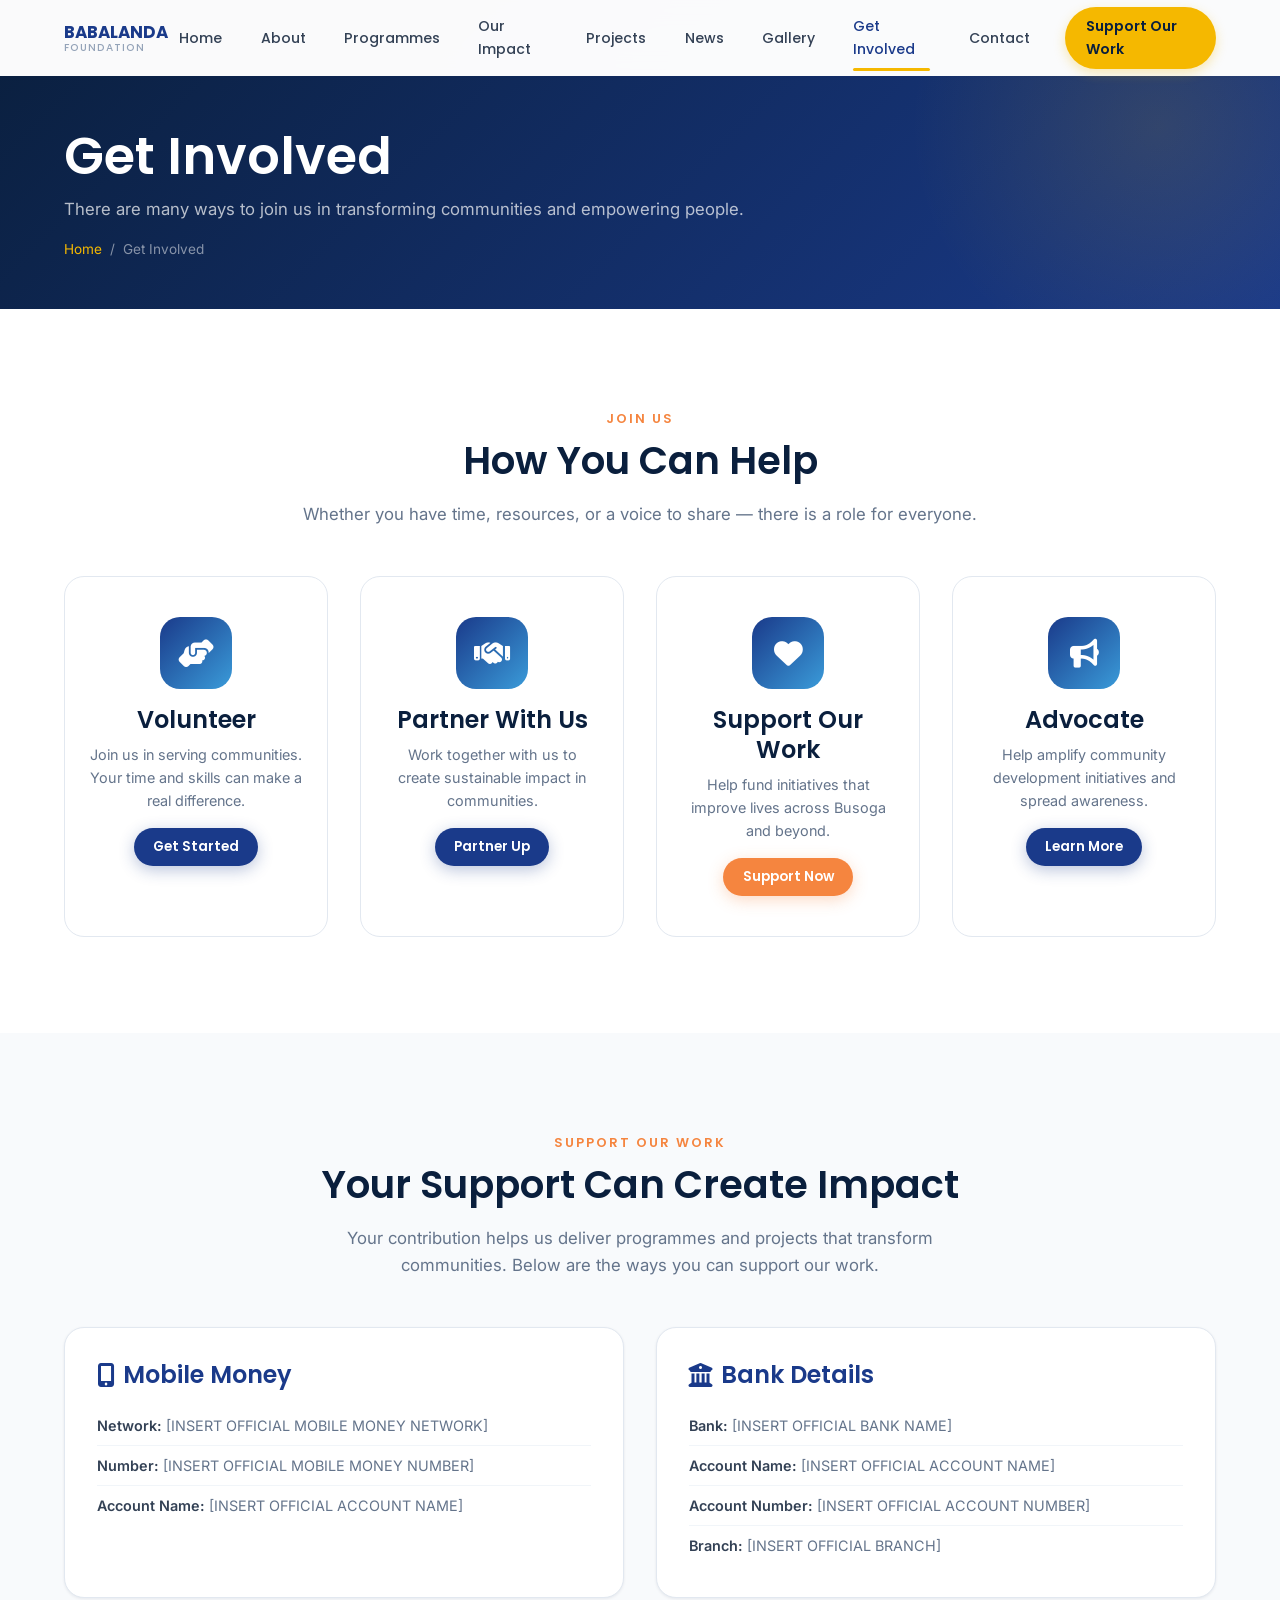
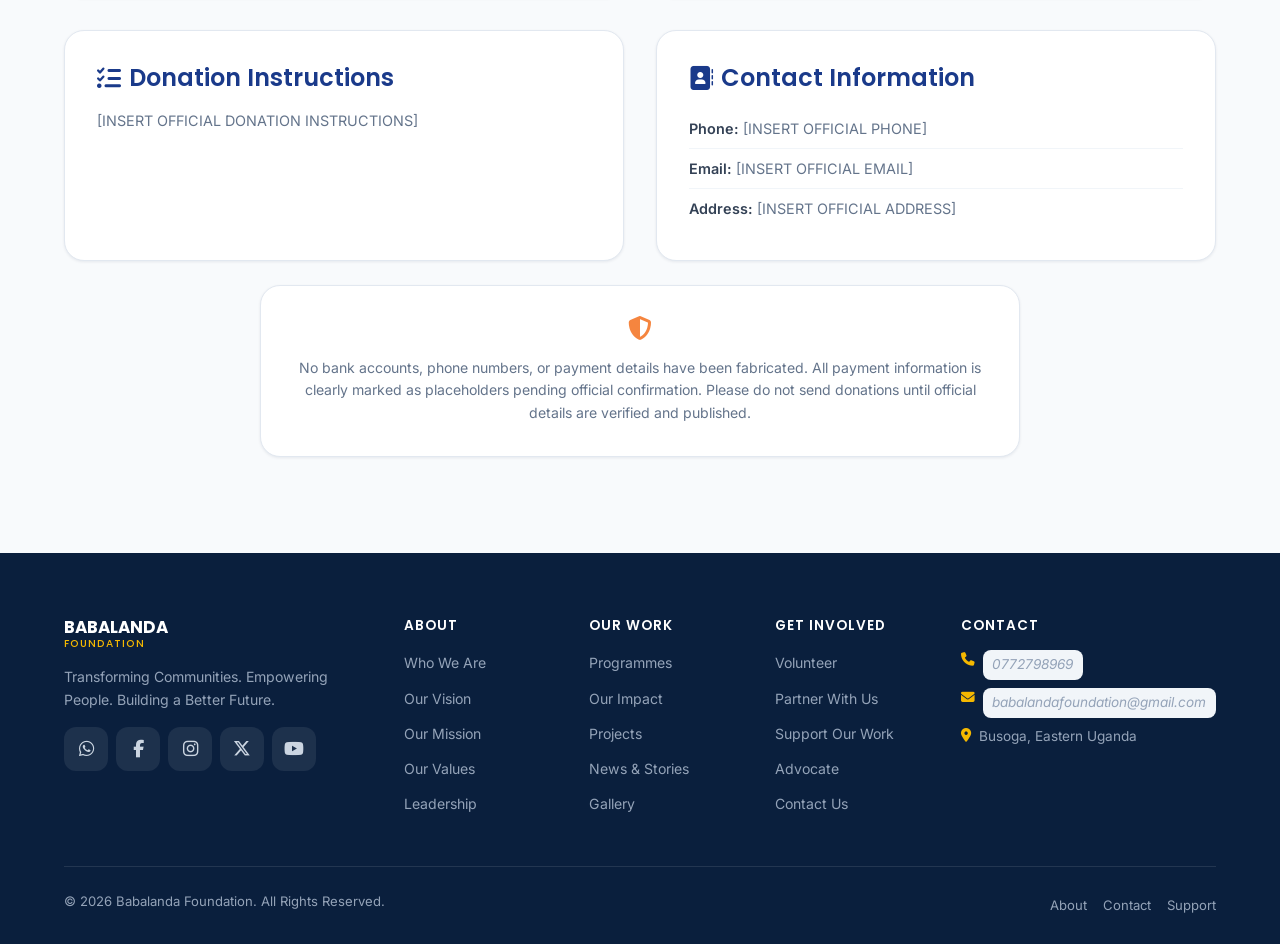
==== get-involved.html @ e1137d27 "Add files via upload" ====
<!doctype html>
<html lang="en">
<head>
  <meta charset="UTF-8" />
  <link rel="icon" type="image/svg+xml" href="images/logo/logo.png" />
  <meta name="viewport" content="width=device-width, initial-scale=1.0" />
  <title>Get Involved | Babalanda Foundation</title>
  <meta name="description" content="Get involved with Babalanda Foundation — volunteer, partner with us, support our work, or advocate for community development across Busoga, Eastern Uganda." />
  <meta property="og:title" content="Get Involved | Babalanda Foundation" />
  <meta property="og:type" content="website" />
  <link rel="stylesheet" href="https://cdnjs.cloudflare.com/ajax/libs/font-awesome/6.5.1/css/all.min.css" />
  <link rel="stylesheet" href="css/style.css" />
</head>
<body>

  <nav class="navbar" id="navbar">
    <div class="container">
      <a href="index.html" class="nav-logo">
        <span class="nav-logo-text">
          <span class="brand">BABALANDA</span>
          <span class="tag">FOUNDATION</span>
        </span>
      </a>
      <div class="nav-links" id="navLinks">
        <a href="index.html" data-page="index.html">Home</a>
        <a href="about.html" data-page="about.html">About</a>
        <a href="programmes.html" data-page="programmes.html">Programmes</a>
        <a href="impact.html" data-page="impact.html">Our Impact</a>
        <a href="projects.html" data-page="projects.html">Projects</a>
        <a href="news.html" data-page="news.html">News</a>
        <a href="gallery.html" data-page="gallery.html">Gallery</a>
        <a href="get-involved.html" data-page="get-involved.html">Get Involved</a>
        <a href="contact.html" data-page="contact.html">Contact</a>
        <a href="get-involved.html#support" class="nav-cta">Support Our Work</a>
      </div>
      <button class="nav-toggle" id="navToggle" aria-label="Toggle menu" aria-expanded="false">
        <span></span><span></span><span></span>
      </button>
    </div>
    <div class="nav-overlay" id="navOverlay"></div>
  </nav>

  <section class="page-banner">
    <div class="container">
      <h1>Get Involved</h1>
      <p>There are many ways to join us in transforming communities and empowering people.</p>
      <div class="breadcrumb"><a href="index.html">Home</a> <span>/</span> <span>Get Involved</span></div>
    </div>
  </section>

  <!-- Involvement Cards -->
  <section class="section">
    <div class="container">
      <div class="section-header reveal">
        <span class="eyebrow">Join Us</span>
        <h2>How You Can Help</h2>
        <p>Whether you have time, resources, or a voice to share — there is a role for everyone.</p>
      </div>
      <div class="grid grid--4">
        <div class="involve-card reveal" id="volunteer">
          <div class="icon"><i class="fas fa-hands-helping"></i></div>
          <h3>Volunteer</h3>
          <p>Join us in serving communities. Your time and skills can make a real difference.</p>
          <a href="contact.html" class="btn btn--blue btn--sm">Get Started</a>
        </div>
        <div class="involve-card reveal reveal-delay-1" id="partner">
          <div class="icon"><i class="fas fa-handshake"></i></div>
          <h3>Partner With Us</h3>
          <p>Work together with us to create sustainable impact in communities.</p>
          <a href="contact.html" class="btn btn--blue btn--sm">Partner Up</a>
        </div>
        <div class="involve-card reveal reveal-delay-2" id="support">
          <div class="icon"><i class="fas fa-heart"></i></div>
          <h3>Support Our Work</h3>
          <p>Help fund initiatives that improve lives across Busoga and beyond.</p>
          <a href="#donate" class="btn btn--orange btn--sm">Support Now</a>
        </div>
        <div class="involve-card reveal reveal-delay-3" id="advocate">
          <div class="icon"><i class="fas fa-bullhorn"></i></div>
          <h3>Advocate</h3>
          <p>Help amplify community development initiatives and spread awareness.</p>
          <a href="contact.html" class="btn btn--blue btn--sm">Learn More</a>
        </div>
      </div>
    </div>
  </section>

  <!-- Donate / Support -->
  <section class="section section--alt" id="donate">
    <div class="container">
      <div class="section-header reveal">
        <span class="eyebrow">Support Our Work</span>
        <h2>Your Support Can Create Impact</h2>
        <p>Your contribution helps us deliver programmes and projects that transform communities. Below are the ways you can support our work.</p>
      </div>

      <div class="donate-grid">
        <div class="donate-card reveal">
          <h3><i class="fas fa-mobile-alt"></i> Mobile Money</h3>
          <div class="detail-row">
            <span class="detail-label">Network:</span> <span class="detail-value">[INSERT OFFICIAL MOBILE MONEY NETWORK]</span>
          </div>
          <div class="detail-row">
            <span class="detail-label">Number:</span> <span class="detail-value">[INSERT OFFICIAL MOBILE MONEY NUMBER]</span>
          </div>
          <div class="detail-row">
            <span class="detail-label">Account Name:</span> <span class="detail-value">[INSERT OFFICIAL ACCOUNT NAME]</span>
          </div>
          
        </div>

        <div class="donate-card reveal reveal-delay-1">
          <h3><i class="fas fa-university"></i> Bank Details</h3>
          <div class="detail-row">
            <span class="detail-label">Bank:</span> <span class="detail-value">[INSERT OFFICIAL BANK NAME]</span>
          </div>
          <div class="detail-row">
            <span class="detail-label">Account Name:</span> <span class="detail-value">[INSERT OFFICIAL ACCOUNT NAME]</span>
          </div>
          <div class="detail-row">
            <span class="detail-label">Account Number:</span> <span class="detail-value">[INSERT OFFICIAL ACCOUNT NUMBER]</span>
          </div>
          <div class="detail-row">
            <span class="detail-label">Branch:</span> <span class="detail-value">[INSERT OFFICIAL BRANCH]</span>
          </div>
          
        </div>

        <div class="donate-card reveal">
          <h3><i class="fas fa-list-check"></i> Donation Instructions</h3>
          <p style="color: var(--gray-500); font-size: 0.9rem; margin-bottom: 0.5rem;">[INSERT OFFICIAL DONATION INSTRUCTIONS]</p>
  
        </div>

        <div class="donate-card reveal reveal-delay-1">
          <h3><i class="fas fa-address-book"></i> Contact Information</h3>
          <div class="detail-row">
            <span class="detail-label">Phone:</span> <span class="detail-value">[INSERT OFFICIAL PHONE]</span>
          </div>
          <div class="detail-row">
            <span class="detail-label">Email:</span> <span class="detail-value">[INSERT OFFICIAL EMAIL]</span>
          </div>
          <div class="detail-row">
            <span class="detail-label">Address:</span> <span class="detail-value">[INSERT OFFICIAL ADDRESS]</span>
          </div>
          
        </div>
      </div>

      <div class="card reveal" style="max-width: 760px; margin: 1.5rem auto 0; padding: 1.5rem; text-align: center;">
        <div style="font-size: 1.5rem; color: var(--warm-orange); margin-bottom: 0.5rem;"><i class="fas fa-shield-alt"></i></div>
        <p style="color: var(--gray-500); font-size: 0.88rem;">No bank accounts, phone numbers, or payment details have been fabricated. All payment information is clearly marked as placeholders pending official confirmation. Please do not send donations until official details are verified and published.</p>
      </div>
    </div>
  </section>

  <!-- Footer -->
  <footer class="footer">
    <div class="container">
      <div class="footer-top">
        <div class="footer-brand">
          <div class="nav-logo">
            <span class="nav-logo-text">
              <span class="brand">BABALANDA</span>
              <span class="tag">FOUNDATION</span>
            </span>
          </div>
          <p>Transforming Communities. Empowering People. Building a Better Future.</p>
          <div class="social-links">
            <a href="#" aria-label="WhatsApp"><i class="fab fa-whatsapp"></i></a>
            <a href="#" aria-label="Facebook"><i class="fab fa-facebook-f"></i></a>
            <a href="#" aria-label="Instagram"><i class="fab fa-instagram"></i></a>
            <a href="#" aria-label="X"><i class="fab fa-x-twitter"></i></a>
            <a href="#" aria-label="YouTube"><i class="fab fa-youtube"></i></a>
          </div>
        </div>
        <div class="footer-col">
          <h4>About</h4>
          <ul>
            <li><a href="about.html">Who We Are</a></li>
            <li><a href="about.html#vision">Our Vision</a></li>
            <li><a href="about.html#mission">Our Mission</a></li>
            <li><a href="about.html#values">Our Values</a></li>
            <li><a href="about.html#leadership">Leadership</a></li>
          </ul>
        </div>
        <div class="footer-col">
          <h4>Our Work</h4>
          <ul>
            <li><a href="programmes.html">Programmes</a></li>
            <li><a href="impact.html">Our Impact</a></li>
            <li><a href="projects.html">Projects</a></li>
            <li><a href="news.html">News & Stories</a></li>
            <li><a href="gallery.html">Gallery</a></li>
          </ul>
        </div>
        <div class="footer-col">
          <h4>Get Involved</h4>
          <ul>
            <li><a href="get-involved.html">Volunteer</a></li>
            <li><a href="get-involved.html#partner">Partner With Us</a></li>
            <li><a href="get-involved.html#support">Support Our Work</a></li>
            <li><a href="get-involved.html#advocate">Advocate</a></li>
            <li><a href="contact.html">Contact Us</a></li>
          </ul>
        </div>
        <div class="footer-col footer-contact">
          <h4>Contact</h4>
          <p><i class="fas fa-phone"></i> <span class="placeholder-text">0772798969</span></p>
          <p><i class="fas fa-envelope"></i> <span class="placeholder-text">babalandafoundation@gmail.com</span></p>
          <p><i class="fas fa-map-marker-alt"></i> Busoga, Eastern Uganda</p>
        </div>
      </div>
      <div class="footer-bottom">
        <p>&copy; 2026 Babalanda Foundation. All Rights Reserved.</p>
        <div class="links">
          <a href="about.html">About</a>
          <a href="contact.html">Contact</a>
          <a href="get-involved.html#support">Support</a>
        </div>
      </div>
    </div>
  </footer>

  <button class="back-to-top" aria-label="Back to top"><i class="fas fa-arrow-up"></i></button>
  <script src="js/script.js"></script>
</body>
</html>
---- css/style.css ----
/* ============================================
   BABALANDA FOUNDATION — Design System
   ============================================ */

@import url('https://fonts.googleapis.com/css2?family=Poppins:wght@400;500;600;700&family=Inter:wght@400;500;600&display=swap');

:root {
  /* Color System */
  --royal-blue: #1a3a8a;
  --sky-blue: #3a9bd9;
  --sky-blue-light: #e0f0fa;
  --golden-yellow: #f5b800;
  --golden-yellow-light: #fff5d6;
  --warm-orange: #f5853f;
  --warm-orange-light: #fde8da;
  --white: #ffffff;
  --navy: #0a1f3d;
  --navy-light: #15294a;

  /* Neutrals */
  --gray-50: #f8fafc;
  --gray-100: #f1f5f9;
  --gray-200: #e2e8f0;
  --gray-300: #cbd5e1;
  --gray-400: #94a3b8;
  --gray-500: #64748b;
  --gray-600: #475569;
  --gray-700: #334155;
  --gray-800: #1e293b;
  --gray-900: #0f172a;

  /* Semantic */
  --primary: var(--royal-blue);
  --secondary: var(--sky-blue);
  --accent: var(--golden-yellow);
  --success: #2d9d5f;
  --warning: var(--golden-yellow);
  --error: #e2453b;

  /* Typography */
  --font-heading: 'Poppins', system-ui, sans-serif;
  --font-body: 'Inter', system-ui, sans-serif;

  /* Spacing (8px base) */
  --sp-1: 0.5rem;
  --sp-2: 1rem;
  --sp-3: 1.5rem;
  --sp-4: 2rem;
  --sp-5: 2.5rem;
  --sp-6: 3rem;
  --sp-7: 4rem;
  --sp-8: 5rem;
  --sp-9: 6rem;

  /* Radius */
  --r-sm: 8px;
  --r-md: 12px;
  --r-lg: 20px;
  --r-xl: 28px;
  --r-full: 9999px;

  /* Shadows */
  --shadow-sm: 0 1px 3px rgba(10,31,61,0.08);
  --shadow-md: 0 4px 16px rgba(10,31,61,0.10);
  --shadow-lg: 0 12px 40px rgba(10,31,61,0.14);
  --shadow-xl: 0 24px 64px rgba(10,31,61,0.18);

  /* Layout */
  --container: 1200px;
  --nav-height: 76px;
  --transition: 0.3s cubic-bezier(0.4, 0, 0.2, 1);
}

/* ============================================
   Reset & Base
   ============================================ */
*, *::before, *::after { box-sizing: border-box; margin: 0; padding: 0; }

html { scroll-behavior: smooth; -webkit-text-size-adjust: 100%; }

body {
  font-family: var(--font-body);
  font-size: 16px;
  line-height: 1.6;
  color: var(--gray-700);
  background: var(--white);
  overflow-x: hidden;
}

h1, h2, h3, h4, h5, h6 {
  font-family: var(--font-heading);
  line-height: 1.25;
  color: var(--navy);
  font-weight: 600;
}

h1 { font-size: clamp(2rem, 5vw, 3.2rem); }
h2 { font-size: clamp(1.6rem, 3.5vw, 2.4rem); }
h3 { font-size: clamp(1.25rem, 2.5vw, 1.5rem); }
h4 { font-size: 1.15rem; }

p { margin-bottom: var(--sp-1); }

a { color: var(--royal-blue); text-decoration: none; transition: color var(--transition); }
a:hover { color: var(--warm-orange); }

img { max-width: 100%; height: auto; display: block; }

ul { list-style: none; }

button { font-family: inherit; cursor: pointer; border: none; background: none; }

:focus-visible {
  outline: 3px solid var(--sky-blue);
  outline-offset: 2px;
}

/* ============================================
   Layout Utilities
   ============================================ */
.container {
  max-width: var(--container);
  margin: 0 auto;
  padding: 0 var(--sp-3);
}

.section { padding: var(--sp-9) 0; }
.section--tight { padding: var(--sp-7) 0; }
.section--alt { background: var(--gray-50); }
.section--navy { background: var(--navy); color: var(--gray-300); }
.section--navy h2, .section--navy h3 { color: var(--white); }
.section--blue { background: linear-gradient(135deg, var(--royal-blue), var(--navy)); color: var(--gray-200); }
.section--blue h2, .section--blue h3 { color: var(--white); }

.section-header {
  text-align: center;
  max-width: 680px;
  margin: 0 auto var(--sp-6);
}

.section-header .eyebrow {
  display: inline-block;
  font-family: var(--font-heading);
  font-size: 0.8rem;
  font-weight: 600;
  letter-spacing: 2px;
  text-transform: uppercase;
  color: var(--warm-orange);
  margin-bottom: var(--sp-1);
}

.section-header h2 { margin-bottom: var(--sp-2); }

.section-header p {
  font-size: 1.05rem;
  color: var(--gray-500);
}

.section-header--light .eyebrow { color: var(--golden-yellow); }
.section-header--light p { color: rgba(255,255,255,0.7); }

.text-center { text-align: center; }

/* ============================================
   Buttons
   ============================================ */
.btn {
  display: inline-flex;
  align-items: center;
  gap: var(--sp-1);
  padding: 0.8rem 1.8rem;
  font-family: var(--font-heading);
  font-size: 0.95rem;
  font-weight: 600;
  border-radius: var(--r-full);
  transition: all var(--transition);
  text-align: center;
  white-space: nowrap;
  cursor: pointer;
}

.btn--primary {
  background: var(--golden-yellow);
  color: var(--navy);
  box-shadow: 0 4px 16px rgba(245,184,0,0.35);
}
.btn--primary:hover {
  background: var(--warm-orange);
  color: var(--white);
  transform: translateY(-2px);
  box-shadow: 0 8px 24px rgba(245,133,63,0.4);
}

.btn--secondary {
  background: var(--white);
  color: var(--royal-blue);
  border: 2px solid var(--royal-blue);
}
.btn--secondary:hover {
  background: var(--royal-blue);
  color: var(--white);
  transform: translateY(-2px);
}

.btn--ghost {
  background: transparent;
  color: var(--white);
  border: 2px solid rgba(255,255,255,0.6);
}
.btn--ghost:hover {
  background: var(--white);
  color: var(--navy);
  border-color: var(--white);
  transform: translateY(-2px);
}

.btn--orange {
  background: var(--warm-orange);
  color: var(--white);
  box-shadow: 0 4px 16px rgba(245,133,63,0.3);
}
.btn--orange:hover {
  background: var(--royal-blue);
  transform: translateY(-2px);
  box-shadow: 0 8px 24px rgba(26,58,138,0.3);
}

.btn--blue {
  background: var(--royal-blue);
  color: var(--white);
  box-shadow: 0 4px 16px rgba(26,58,138,0.3);
}
.btn--blue:hover {
  background: var(--sky-blue);
  transform: translateY(-2px);
}

.btn--sm { padding: 0.5rem 1.2rem; font-size: 0.85rem; }
.btn--block { display: flex; width: 100%; justify-content: center; }

/* ============================================
   Navigation
   ============================================ */
.navbar {
  position: fixed;
  top: 0; left: 0; right: 0;
  height: var(--nav-height);
  background: rgba(255,255,255,0.98);
  backdrop-filter: blur(12px);
  box-shadow: var(--shadow-sm);
  z-index: 1000;
  transition: all var(--transition);
  display: flex;
  align-items: center;
}

.navbar--scrolled {
  height: 64px;
  box-shadow: var(--shadow-md);
}

.navbar .container {
  display: flex;
  align-items: center;
  justify-content: space-between;
  width: 100%;
}

.nav-logo {
  display: flex;
  align-items: center;
  gap: var(--sp-1);
  font-family: var(--font-heading);
  font-weight: 700;
  font-size: 1.1rem;
  color: var(--navy);
  line-height: 1.2;
}

.nav-logo img { height: 40px; width: auto; }

.nav-logo-text { display: flex; flex-direction: column; }
.nav-logo-text .brand { font-size: 1.05rem; color: var(--royal-blue); }
.nav-logo-text .tag { font-size: 0.65rem; color: var(--gray-400); font-weight: 500; letter-spacing: 1px; text-transform: uppercase; }

.nav-links {
  display: flex;
  align-items: center;
  gap: var(--sp-2);
}

.nav-links a {
  font-family: var(--font-heading);
  font-size: 0.88rem;
  font-weight: 500;
  color: var(--gray-700);
  padding: 0.4rem 0.7rem;
  border-radius: var(--r-sm);
  transition: all var(--transition);
  position: relative;
}

.nav-links a:not(.nav-cta):hover {
  color: var(--royal-blue);
  background: var(--sky-blue-light);
}

.nav-links a.active {
  color: var(--royal-blue);
}
.nav-links a.active::after {
  content: '';
  position: absolute;
  bottom: -4px; left: 0.7rem; right: 0.7rem;
  height: 3px;
  border-radius: 3px;
  background: var(--golden-yellow);
}

.nav-cta {
  background: var(--golden-yellow);
  color: var(--navy) !important;
  font-weight: 600 !important;
  padding: 0.55rem 1.3rem !important;
  border-radius: var(--r-full) !important;
  box-shadow: 0 4px 12px rgba(245,184,0,0.3);
  margin-left: var(--sp-1);
}
.nav-cta:hover {
  background: var(--warm-orange) !important;
  color: var(--white) !important;
  transform: translateY(-1px);
}

.nav-toggle {
  display: none;
  flex-direction: column;
  gap: 5px;
  padding: 8px;
  cursor: pointer;
}
.nav-toggle span {
  width: 26px; height: 3px;
  background: var(--navy);
  border-radius: 3px;
  transition: all var(--transition);
}
.nav-toggle.active span:nth-child(1) { transform: translateY(8px) rotate(45deg); }
.nav-toggle.active span:nth-child(2) { opacity: 0; }
.nav-toggle.active span:nth-child(3) { transform: translateY(-8px) rotate(-45deg); }

/* ============================================
   Hero
   ============================================ */
.hero {
  position: relative;
  min-height: 100vh;
  display: flex;
  align-items: center;
  padding-top: var(--nav-height);
  overflow: hidden;
}

.hero-bg {
  position: absolute;
  inset: 0;
  z-index: 0;
}

.hero-bg img {
  width: 100%; height: 100%;
  object-fit: cover;
  object-position: center 25%;
}

.hero-bg::after {
  content: '';
  position: absolute; inset: 0;
  background: linear-gradient(120deg, rgba(10,31,61,0.82) 0%, rgba(26,58,138,0.55) 50%, rgba(10,31,61,0.3) 100%);
}

.hero-content {
  position: relative;
  z-index: 1;
  max-width: 640px;
  padding: var(--sp-6) 0;
}

.hero-eyebrow {
  display: inline-flex;
  align-items: center;
  gap: var(--sp-1);
  padding: 0.4rem 1rem;
  background: rgba(245,184,0,0.2);
  border: 1px solid rgba(245,184,0,0.4);
  border-radius: var(--r-full);
  font-family: var(--font-heading);
  font-size: 0.82rem;
  font-weight: 500;
  color: var(--golden-yellow);
  margin-bottom: var(--sp-3);
  backdrop-filter: blur(8px);
}

.hero h1 {
  color: var(--white);
  font-size: clamp(2rem, 5.5vw, 3.4rem);
  font-weight: 700;
  margin-bottom: var(--sp-3);
  text-shadow: 0 2px 20px rgba(0,0,0,0.2);
}

.hero p {
  font-size: 1.15rem;
  color: rgba(255,255,255,0.88);
  margin-bottom: var(--sp-4);
  max-width: 560px;
}

.hero-buttons {
  display: flex;
  gap: var(--sp-2);
  flex-wrap: wrap;
}

.hero-stats {
  display: flex;
  gap: var(--sp-5);
  margin-top: var(--sp-6);
  padding-top: var(--sp-4);
  border-top: 1px solid rgba(255,255,255,0.2);
}
.hero-stat .num {
  font-family: var(--font-heading);
  font-size: 1.8rem;
  font-weight: 700;
  color: var(--golden-yellow);
}
.hero-stat .label {
  font-size: 0.82rem;
  color: rgba(255,255,255,0.7);
}

/* Hero scroll indicator */
.hero-scroll {
  position: absolute;
  bottom: var(--sp-3);
  left: 50%;
  transform: translateX(-50%);
  z-index: 1;
  color: rgba(255,255,255,0.6);
  font-size: 1.5rem;
  animation: bounce 2s infinite;
}
@keyframes bounce {
  0%,100% { transform: translateX(-50%) translateY(0); }
  50% { transform: translateX(-50%) translateY(8px); }
}

/* ============================================
   Page Banner (sub-pages)
   ============================================ */
.page-banner {
  position: relative;
  padding: calc(var(--nav-height) + var(--sp-6)) 0 var(--sp-6);
  background: linear-gradient(135deg, var(--navy), var(--royal-blue));
  overflow: hidden;
}

.page-banner::before {
  content: '';
  position: absolute;
  top: -40%; right: -10%;
  width: 500px; height: 500px;
  background: radial-gradient(circle, rgba(245,184,0,0.12), transparent 70%);
  border-radius: 50%;
}

.page-banner h1 {
  color: var(--white);
  margin-bottom: var(--sp-1);
}

.page-banner p {
  color: rgba(255,255,255,0.7);
  font-size: 1.05rem;
}

.breadcrumb {
  display: flex;
  gap: var(--sp-1);
  margin-top: var(--sp-2);
  font-size: 0.85rem;
}
.breadcrumb a { color: var(--golden-yellow); }
.breadcrumb span { color: rgba(255,255,255,0.5); }

/* ============================================
   Cards & Grids
   ============================================ */
.grid { display: grid; gap: var(--sp-4); }
.grid--2 { grid-template-columns: repeat(2, 1fr); }
.grid--3 { grid-template-columns: repeat(3, 1fr); }
.grid--4 { grid-template-columns: repeat(4, 1fr); }

.card {
  background: var(--white);
  border-radius: var(--r-lg);
  overflow: hidden;
  box-shadow: var(--shadow-sm);
  border: 1px solid var(--gray-200);
  transition: all var(--transition);
}
.card:hover {
  transform: translateY(-6px);
  box-shadow: var(--shadow-lg);
  border-color: var(--sky-blue);
}

.card-img {
  width: 100%;
  height: 220px;
  overflow: hidden;
  position: relative;
}
.card-img img {
  width: 100%; height: 100%;
  object-fit: cover;
  transition: transform 0.6s ease;
}
.card:hover .card-img img { transform: scale(1.08); }

.card-body { padding: var(--sp-3); }

.card-body h3 { margin-bottom: var(--sp-1); }
.card-body p { color: var(--gray-500); font-size: 0.92rem; }

/* ============================================
   About / Vision / Mission / Values
   ============================================ */
.about-intro {
  display: grid;
  grid-template-columns: 1fr 1fr;
  gap: var(--sp-6);
  align-items: center;
}

.about-intro__text h2 { margin-bottom: var(--sp-3); }
.about-intro__text p { margin-bottom: var(--sp-2); color: var(--gray-600); }
.about-intro__img {
  border-radius: var(--r-xl);
  overflow: hidden;
  box-shadow: var(--shadow-lg);
  position: relative;
}
.about-intro__img img { width: 100%; aspect-ratio: 4/3; object-fit: cover; }

.vm-cards {
  display: grid;
  grid-template-columns: 1fr 1fr;
  gap: var(--sp-4);
}

.vm-card {
  padding: var(--sp-5);
  border-radius: var(--r-lg);
  background: var(--white);
  border: 1px solid var(--gray-200);
  box-shadow: var(--shadow-sm);
  position: relative;
  overflow: hidden;
}
.vm-card::before {
  content: '';
  position: absolute;
  top: 0; left: 0; right: 0;
  height: 4px;
  background: linear-gradient(90deg, var(--golden-yellow), var(--warm-orange));
}
.vm-card--mission::before { background: linear-gradient(90deg, var(--sky-blue), var(--royal-blue)); }

.vm-card .icon {
  width: 56px; height: 56px;
  border-radius: var(--r-md);
  display: flex; align-items: center; justify-content: center;
  font-size: 1.6rem;
  margin-bottom: var(--sp-2);
  background: var(--golden-yellow-light);
  color: var(--warm-orange);
}
.vm-card--mission .icon { background: var(--sky-blue-light); color: var(--royal-blue); }

.vm-card h3 { margin-bottom: var(--sp-1); }
.vm-card p { color: var(--gray-500); }

/* Values */
.values-grid {
  display: grid;
  grid-template-columns: repeat(4, 1fr);
  gap: var(--sp-3);
}

.value-card {
  text-align: center;
  padding: var(--sp-4) var(--sp-2);
  border-radius: var(--r-lg);
  background: var(--white);
  border: 1px solid var(--gray-200);
  transition: all var(--transition);
}
.value-card:hover {
  transform: translateY(-4px);
  box-shadow: var(--shadow-md);
  border-color: var(--golden-yellow);
}

.value-card .icon {
  width: 60px; height: 60px;
  margin: 0 auto var(--sp-2);
  border-radius: 50%;
  display: flex; align-items: center; justify-content: center;
  font-size: 1.5rem;
  background: linear-gradient(135deg, var(--sky-blue-light), var(--golden-yellow-light));
  color: var(--royal-blue);
}
.value-card h4 { font-size: 1rem; margin-bottom: 0.3rem; }
.value-card p { font-size: 0.82rem; color: var(--gray-500); }

/* ============================================
   Leadership Section
   ============================================ */
.leadership {
  display: grid;
  grid-template-columns: 1fr 1.2fr;
  gap: var(--sp-6);
  align-items: center;
}

.leadership__img {
  border-radius: var(--r-xl);
  overflow: hidden;
  box-shadow: var(--shadow-xl);
  position: relative;
}
.leadership__img img { width: 100%; aspect-ratio: 3/4; object-fit: cover; object-position: center top; }
.leadership__img::after {
  content: '';
  position: absolute;
  bottom: 0; left: 0; right: 0;
  height: 40%;
  background: linear-gradient(transparent, rgba(10,31,61,0.6));
}

.leadership__img .name-badge {
  position: absolute;
  bottom: var(--sp-3); left: var(--sp-3); right: var(--sp-3);
  z-index: 1;
  color: var(--white);
}
.leadership__img .name-badge h3 { color: var(--white); font-size: 1.2rem; }
.leadership__img .name-badge p { color: var(--golden-yellow); font-size: 0.85rem; }

.leadership__text .eyebrow {
  display: inline-block;
  font-family: var(--font-heading);
  font-size: 0.8rem;
  font-weight: 600;
  letter-spacing: 2px;
  text-transform: uppercase;
  color: var(--warm-orange);
  margin-bottom: var(--sp-1);
}
.leadership__text h2 { margin-bottom: var(--sp-3); }
.leadership__text .quote {
  font-size: 1.1rem;
  color: var(--gray-600);
  font-style: italic;
  padding-left: var(--sp-3);
  border-left: 4px solid var(--golden-yellow);
  margin-bottom: var(--sp-3);
}
.leadership__text .bio { color: var(--gray-600); margin-bottom: var(--sp-2); }

/* ============================================
   Programmes
   ============================================ */
.programme-card {
  background: var(--white);
  border-radius: var(--r-lg);
  overflow: hidden;
  box-shadow: var(--shadow-sm);
  border: 1px solid var(--gray-200);
  transition: all var(--transition);
  display: flex;
  flex-direction: column;
}
.programme-card:hover {
  transform: translateY(-6px);
  box-shadow: var(--shadow-lg);
  border-color: var(--sky-blue);
}

.programme-card .card-img { height: 200px; }

.programme-card .card-body { padding: var(--sp-3); flex: 1; display: flex; flex-direction: column; }
.programme-card .card-body p { flex: 1; margin-bottom: var(--sp-2); }
.programme-card .learn-more {
  font-family: var(--font-heading);
  font-size: 0.85rem;
  font-weight: 600;
  color: var(--royal-blue);
  display: inline-flex;
  align-items: center;
  gap: 0.3rem;
  transition: gap var(--transition);
}
.programme-card .learn-more:hover { gap: 0.6rem; color: var(--warm-orange); }

/* ============================================
   Impact / Counters
   ============================================ */
.impact-grid {
  display: grid;
  grid-template-columns: repeat(4, 1fr);
  gap: var(--sp-3);
}

.impact-card {
  text-align: center;
  padding: var(--sp-5) var(--sp-2);
  border-radius: var(--r-lg);
  background: rgba(255,255,255,0.06);
  border: 1px solid rgba(255,255,255,0.12);
  backdrop-filter: blur(8px);
  transition: all var(--transition);
}
.impact-card:hover {
  background: rgba(255,255,255,0.1);
  transform: translateY(-4px);
}

.impact-card .counter {
  font-family: var(--font-heading);
  font-size: clamp(2rem, 4vw, 3rem);
  font-weight: 700;
  color: var(--golden-yellow);
  line-height: 1;
}
.impact-card .counter-suffix { color: var(--golden-yellow); }
.impact-card .label {
  font-size: 0.9rem;
  color: rgba(255,255,255,0.75);
  margin-top: var(--sp-1);
}

/* CTA Banner */
.cta-banner {
  background: linear-gradient(135deg, var(--warm-orange), var(--golden-yellow));
  border-radius: var(--r-xl);
  padding: var(--sp-6);
  text-align: center;
  box-shadow: var(--shadow-lg);
}
.cta-banner h2 { color: var(--navy); margin-bottom: var(--sp-2); }
.cta-banner p { color: rgba(10,31,61,0.75); margin-bottom: var(--sp-3); font-size: 1.1rem; }
.cta-banner .btn--secondary { border-color: var(--navy); color: var(--navy); }
.cta-banner .btn--secondary:hover { background: var(--navy); color: var(--white); }

/* ============================================
   Projects
   ============================================ */
.filter-bar {
  display: flex;
  gap: var(--sp-1);
  justify-content: center;
  flex-wrap: wrap;
  margin-bottom: var(--sp-5);
}
.filter-btn {
  padding: 0.5rem 1.2rem;
  font-family: var(--font-heading);
  font-size: 0.85rem;
  font-weight: 500;
  border-radius: var(--r-full);
  background: var(--gray-100);
  color: var(--gray-600);
  border: 1px solid var(--gray-200);
  transition: all var(--transition);
}
.filter-btn:hover { border-color: var(--sky-blue); color: var(--royal-blue); }
.filter-btn.active {
  background: var(--royal-blue);
  color: var(--white);
  border-color: var(--royal-blue);
}

.project-card {
  background: var(--white);
  border-radius: var(--r-lg);
  overflow: hidden;
  box-shadow: var(--shadow-sm);
  border: 1px solid var(--gray-200);
  transition: all var(--transition);
}
.project-card:hover { transform: translateY(-6px); box-shadow: var(--shadow-lg); border-color: var(--sky-blue); }
.project-card .card-img { height: 240px; }
.project-card .card-body { padding: var(--sp-3); }
.project-card .meta {
  display: flex;
  gap: var(--sp-2);
  margin-bottom: var(--sp-1);
  font-size: 0.78rem;
  color: var(--gray-400);
}
.project-card .meta span { display: flex; align-items: center; gap: 0.25rem; }
.project-card .card-body h3 { font-size: 1.15rem; margin-bottom: var(--sp-1); }
.project-card .desc { font-size: 0.88rem; color: var(--gray-500); margin-bottom: var(--sp-1); }
.project-card .impact-tag {
  display: inline-block;
  padding: 0.25rem 0.8rem;
  border-radius: var(--r-full);
  background: var(--sky-blue-light);
  color: var(--royal-blue);
  font-size: 0.75rem;
  font-weight: 600;
  margin-bottom: var(--sp-2);
}
.project-card .view-link {
  font-family: var(--font-heading);
  font-size: 0.85rem;
  font-weight: 600;
  color: var(--warm-orange);
  display: inline-flex;
  align-items: center;
  gap: 0.3rem;
  transition: gap var(--transition);
}
.project-card .view-link:hover { gap: 0.6rem; }

/* ============================================
   News
   ============================================ */
.news-card {
  background: var(--white);
  border-radius: var(--r-lg);
  overflow: hidden;
  box-shadow: var(--shadow-sm);
  border: 1px solid var(--gray-200);
  transition: all var(--transition);
  cursor: pointer;
}
.news-card:hover { transform: translateY(-6px); box-shadow: var(--shadow-lg); border-color: var(--sky-blue); }
.news-card .card-img { height: 200px; }
.news-card .card-body { padding: var(--sp-3); }
.news-card .news-meta {
  display: flex;
  gap: var(--sp-1);
  align-items: center;
  margin-bottom: var(--sp-1);
}
.news-card .news-date { font-size: 0.78rem; color: var(--gray-400); }
.news-card .news-cat {
  padding: 0.2rem 0.7rem;
  border-radius: var(--r-full);
  background: var(--warm-orange-light);
  color: var(--warm-orange);
  font-size: 0.72rem;
  font-weight: 600;
}
.news-card h3 { font-size: 1.1rem; margin-bottom: var(--sp-1); line-height: 1.35; }
.news-card .desc { font-size: 0.88rem; color: var(--gray-500); }
.news-card .read-more {
  font-family: var(--font-heading);
  font-size: 0.82rem;
  font-weight: 600;
  color: var(--royal-blue);
  display: inline-flex;
  align-items: center;
  gap: 0.3rem;
  margin-top: var(--sp-1);
  transition: gap var(--transition);
}
.news-card .read-more:hover { gap: 0.6rem; color: var(--warm-orange); }

/* Modal */
.modal-overlay {
  position: fixed;
  inset: 0;
  background: rgba(10,31,61,0.8);
  backdrop-filter: blur(6px);
  z-index: 2000;
  display: flex;
  align-items: center;
  justify-content: center;
  padding: var(--sp-3);
  opacity: 0;
  pointer-events: none;
  transition: opacity var(--transition);
}
.modal-overlay.active { opacity: 1; pointer-events: auto; }

.modal {
  background: var(--white);
  border-radius: var(--r-lg);
  max-width: 720px;
  width: 100%;
  max-height: 90vh;
  overflow-y: auto;
  box-shadow: var(--shadow-xl);
  transform: scale(0.95);
  transition: transform var(--transition);
}
.modal-overlay.active .modal { transform: scale(1); }
.modal-img { width: 100%; height: 280px; object-fit: cover; border-radius: var(--r-lg) var(--r-lg) 0 0; }
.modal-body { padding: var(--sp-4); }
.modal-body .news-cat { margin-bottom: var(--sp-1); }
.modal-body h2 { margin-bottom: var(--sp-1); }
.modal-body .news-date { color: var(--gray-400); font-size: 0.85rem; margin-bottom: var(--sp-2); }
.modal-body p { color: var(--gray-600); margin-bottom: var(--sp-2); }
.modal-close {
  position: absolute;
  top: var(--sp-2); right: var(--sp-2);
  width: 44px; height: 44px;
  border-radius: 50%;
  background: rgba(255,255,255,0.95);
  display: flex; align-items: center; justify-content: center;
  font-size: 1.3rem;
  color: var(--navy);
  box-shadow: var(--shadow-md);
  z-index: 1;
  transition: all var(--transition);
}
.modal-close:hover { background: var(--warm-orange); color: var(--white); transform: rotate(90deg); }

/* ============================================
   Gallery
   ============================================ */
.gallery-grid {
  display: grid;
  grid-template-columns: repeat(4, 1fr);
  gap: var(--sp-2);
}

.gallery-item {
  border-radius: var(--r-md);
  overflow: hidden;
  cursor: pointer;
  position: relative;
  aspect-ratio: 1;
  box-shadow: var(--shadow-sm);
}
.gallery-item img { width: 100%; height: 100%; object-fit: cover; transition: transform 0.6s ease; }
.gallery-item:hover img { transform: scale(1.1); }
.gallery-item::after {
  content: '\f00e';
  font-family: 'Font Awesome 6 Free';
  font-weight: 900;
  position: absolute;
  inset: 0;
  display: flex;
  align-items: center;
  justify-content: center;
  font-size: 1.5rem;
  color: var(--white);
  background: rgba(10,31,61,0.5);
  opacity: 0;
  transition: opacity var(--transition);
}
.gallery-item:hover::after { opacity: 1; }

.gallery-item--wide { grid-column: span 2; aspect-ratio: 2/1; }
.gallery-item--tall { grid-row: span 2; aspect-ratio: 1/2; }

/* Lightbox */
.lightbox {
  position: fixed;
  inset: 0;
  background: rgba(10,31,61,0.95);
  z-index: 3000;
  display: flex;
  align-items: center;
  justify-content: center;
  padding: var(--sp-3);
  opacity: 0;
  pointer-events: none;
  transition: opacity var(--transition);
}
.lightbox.active { opacity: 1; pointer-events: auto; }
.lightbox img {
  max-width: 85vw;
  max-height: 80vh;
  border-radius: var(--r-md);
  box-shadow: var(--shadow-xl);
}
.lightbox-btn {
  position: absolute;
  width: 52px; height: 52px;
  border-radius: 50%;
  background: rgba(255,255,255,0.15);
  color: var(--white);
  display: flex; align-items: center; justify-content: center;
  font-size: 1.4rem;
  transition: all var(--transition);
}
.lightbox-btn:hover { background: var(--warm-orange); }
.lightbox-close { top: var(--sp-3); right: var(--sp-3); }
.lightbox-prev { left: var(--sp-3); top: 50%; transform: translateY(-50%); }
.lightbox-next { right: var(--sp-3); top: 50%; transform: translateY(-50%); }
.lightbox-caption {
  position: absolute;
  bottom: var(--sp-3); left: 50%;
  transform: translateX(-50%);
  color: rgba(255,255,255,0.7);
  font-size: 0.85rem;
  background: rgba(255,255,255,0.1);
  padding: 0.4rem 1rem;
  border-radius: var(--r-full);
}

/* ============================================
   Get Involved
   ============================================ */
.involve-card {
  text-align: center;
  padding: var(--sp-5) var(--sp-3);
  border-radius: var(--r-lg);
  background: var(--white);
  border: 1px solid var(--gray-200);
  transition: all var(--transition);
}
.involve-card:hover { transform: translateY(-6px); box-shadow: var(--shadow-lg); border-color: var(--golden-yellow); }
.involve-card .icon {
  width: 72px; height: 72px;
  margin: 0 auto var(--sp-2);
  border-radius: var(--r-lg);
  display: flex; align-items: center; justify-content: center;
  font-size: 1.8rem;
  color: var(--white);
  background: linear-gradient(135deg, var(--royal-blue), var(--sky-blue));
  transition: all var(--transition);
}
.involve-card:hover .icon { background: linear-gradient(135deg, var(--warm-orange), var(--golden-yellow)); }
.involve-card h3 { margin-bottom: var(--sp-1); }
.involve-card p { color: var(--gray-500); font-size: 0.9rem; margin-bottom: var(--sp-2); }

/* Donate / Support */
.donate-grid {
  display: grid;
  grid-template-columns: repeat(2, 1fr);
  gap: var(--sp-4);
}

.donate-card {
  padding: var(--sp-4);
  border-radius: var(--r-lg);
  background: var(--white);
  border: 1px solid var(--gray-200);
  box-shadow: var(--shadow-sm);
}
.donate-card h3 {
  display: flex; align-items: center; gap: var(--sp-1);
  margin-bottom: var(--sp-2);
  color: var(--royal-blue);
}
.donate-card .detail-row {
  padding: var(--sp-1) 0;
  border-bottom: 1px solid var(--gray-100);
  font-size: 0.9rem;
}
.donate-card .detail-row:last-child { border-bottom: none; }
.donate-card .detail-label { font-weight: 600; color: var(--gray-700); }
.donate-card .detail-value { color: var(--gray-500); }
.donate-card .placeholder-note {
  font-size: 0.85rem;
  color: var(--gray-400);
  font-style: italic;
  padding: var(--sp-1);
  background: var(--gray-50);
  border-radius: var(--r-sm);
  margin-top: var(--sp-1);
}

/* ============================================
   Contact
   ============================================ */
.contact-grid {
  display: grid;
  grid-template-columns: 1.2fr 0.8fr;
  gap: var(--sp-5);
}

.contact-form {
  padding: var(--sp-5);
  border-radius: var(--r-lg);
  background: var(--white);
  box-shadow: var(--shadow-md);
  border: 1px solid var(--gray-200);
}

.form-group { margin-bottom: var(--sp-3); }
.form-group label {
  display: block;
  font-family: var(--font-heading);
  font-size: 0.85rem;
  font-weight: 500;
  color: var(--gray-700);
  margin-bottom: 0.3rem;
}
.form-group label .req { color: var(--error); }

.form-control {
  width: 100%;
  padding: 0.75rem 1rem;
  border: 2px solid var(--gray-200);
  border-radius: var(--r-sm);
  font-family: var(--font-body);
  font-size: 0.95rem;
  color: var(--gray-800);
  background: var(--white);
  transition: border-color var(--transition);
}
.form-control:focus { outline: none; border-color: var(--sky-blue); }
.form-control.error { border-color: var(--error); }

textarea.form-control { resize: vertical; min-height: 120px; }

.form-error {
  display: none;
  font-size: 0.78rem;
  color: var(--error);
  margin-top: 0.25rem;
}
.form-error.show { display: block; }

.form-success {
  display: none;
  padding: var(--sp-2) var(--sp-3);
  border-radius: var(--r-sm);
  background: #e8f5ee;
  border: 1px solid var(--success);
  color: var(--success);
  font-size: 0.9rem;
  margin-bottom: var(--sp-3);
}
.form-success.show { display: block; }

.form-row { display: grid; grid-template-columns: 1fr 1fr; gap: var(--sp-2); }

.contact-info { padding-top: var(--sp-2); }
.contact-info-item {
  display: flex;
  gap: var(--sp-2);
  align-items: flex-start;
  margin-bottom: var(--sp-3);
  padding-bottom: var(--sp-3);
  border-bottom: 1px solid var(--gray-200);
}
.contact-info-item:last-of-type { border-bottom: none; }
.contact-info-item .icon {
  width: 48px; height: 48px;
  border-radius: var(--r-md);
  display: flex; align-items: center; justify-content: center;
  font-size: 1.1rem;
  background: var(--sky-blue-light);
  color: var(--royal-blue);
  flex-shrink: 0;
}
.contact-info-item h4 { font-size: 0.9rem; margin-bottom: 0.2rem; }
.contact-info-item p, .contact-info-item a { font-size: 0.88rem; color: var(--gray-500); }

.social-links {
  display: flex;
  gap: var(--sp-1);
  margin-top: var(--sp-2);
}
.social-links a {
  width: 44px; height: 44px;
  border-radius: var(--r-md);
  display: flex; align-items: center; justify-content: center;
  font-size: 1.1rem;
  background: var(--gray-100);
  color: var(--gray-600);
  transition: all var(--transition);
}
.social-links a:hover {
  background: var(--royal-blue);
  color: var(--white);
  transform: translateY(-3px);
}

/* Map */
.map-placeholder {
  border-radius: var(--r-lg);
  overflow: hidden;
  box-shadow: var(--shadow-md);
  background: linear-gradient(135deg, var(--sky-blue-light), var(--gray-100));
  height: 360px;
  display: flex;
  align-items: center;
  justify-content: center;
  flex-direction: column;
  gap: var(--sp-1);
  border: 1px solid var(--gray-200);
  position: relative;
}
.map-placeholder::before {
  content: '';
  position: absolute; inset: 0;
  background: url("data:image/svg+xml,%3Csvg width='60' height='60' xmlns='http://www.w3.org/2000/svg'%3E%3Cpath d='M30 0 L60 30 L30 60 L0 30 Z' fill='%233a9bd9' opacity='0.05'/%3E%3C/svg%3E");
}
.map-placeholder .pin {
  font-size: 3rem;
  color: var(--warm-orange);
  position: relative;
  z-index: 1;
}
.map-placeholder h3 { position: relative; z-index: 1; }
.map-placeholder p { color: var(--gray-500); position: relative; z-index: 1; font-size: 0.9rem; }

.map-embed iframe { width: 100%; height: 360px; border: 0; border-radius: var(--r-lg); box-shadow: var(--shadow-md); }

/* ============================================
   Footer
   ============================================ */
.footer {
  background: var(--navy);
  color: var(--gray-400);
  padding: var(--sp-7) 0 var(--sp-3);
}
.footer-top {
  display: grid;
  grid-template-columns: 2fr 1fr 1fr 1fr 1.5fr;
  gap: var(--sp-4);
  margin-bottom: var(--sp-5);
}
.footer-brand .nav-logo { color: var(--white); margin-bottom: var(--sp-2); }
.footer-brand .nav-logo .brand { color: var(--white); }
.footer-brand .nav-logo .tag { color: var(--golden-yellow); }
.footer-brand p { font-size: 0.88rem; max-width: 280px; margin-bottom: var(--sp-2); }
.footer-brand .social-links a { background: rgba(255,255,255,0.08); color: var(--gray-300); }
.footer-brand .social-links a:hover { background: var(--warm-orange); color: var(--white); }

.footer-col h4 {
  color: var(--white);
  font-size: 0.85rem;
  text-transform: uppercase;
  letter-spacing: 1px;
  margin-bottom: var(--sp-2);
}
.footer-col ul li { margin-bottom: 0.6rem; }
.footer-col ul li a {
  font-size: 0.88rem;
  color: var(--gray-400);
  transition: all var(--transition);
}
.footer-col ul li a:hover { color: var(--golden-yellow); padding-left: 4px; }

.footer-contact p { font-size: 0.85rem; margin-bottom: 0.5rem; display: flex; gap: 0.5rem; align-items: flex-start; }
.footer-contact p i { color: var(--golden-yellow); margin-top: 3px; }

.footer-bottom {
  border-top: 1px solid rgba(255,255,255,0.1);
  padding-top: var(--sp-3);
  display: flex;
  justify-content: space-between;
  align-items: center;
  flex-wrap: wrap;
  gap: var(--sp-1);
}
.footer-bottom p { font-size: 0.82rem; }
.footer-bottom .links { display: flex; gap: var(--sp-2); }
.footer-bottom .links a { font-size: 0.82rem; color: var(--gray-400); }
.footer-bottom .links a:hover { color: var(--golden-yellow); }

/* ============================================
   Back to Top
   ============================================ */
.back-to-top {
  position: fixed;
  bottom: var(--sp-3);
  right: var(--sp-3);
  width: 48px; height: 48px;
  border-radius: 50%;
  background: var(--royal-blue);
  color: var(--white);
  display: flex;
  align-items: center;
  justify-content: center;
  font-size: 1.2rem;
  box-shadow: var(--shadow-lg);
  opacity: 0;
  pointer-events: none;
  transition: all var(--transition);
  z-index: 900;
}
.back-to-top.show { opacity: 1; pointer-events: auto; }
.back-to-top:hover { background: var(--warm-orange); transform: translateY(-3px); }

/* ============================================
   Scroll Animations
   ============================================ */
.reveal {
  opacity: 0;
  transform: translateY(30px);
  transition: opacity 0.7s ease, transform 0.7s ease;
}
.reveal.visible { opacity: 1; transform: translateY(0); }

.reveal-delay-1 { transition-delay: 0.1s; }
.reveal-delay-2 { transition-delay: 0.2s; }
.reveal-delay-3 { transition-delay: 0.3s; }
.reveal-delay-4 { transition-delay: 0.4s; }

/* ============================================
   Utility
   ============================================ */
.hidden { display: none !important; }
.mt-0 { margin-top: 0; }
.mb-0 { margin-bottom: 0; }
.bg-white { background: var(--white); }
.rounded { border-radius: var(--r-lg); }
.overflow-hidden { overflow: hidden; }
.placeholder-text {
  background: var(--gray-100);
  color: var(--gray-400);
  padding: 0.25rem 0.6rem;
  border-radius: var(--r-sm);
  font-size: 0.85rem;
  font-style: italic;
  display: inline-block;
}

/* ============================================
   Responsive
   ============================================ */
@media (max-width: 1024px) {
  .footer-top { grid-template-columns: 1fr 1fr 1fr; }
  .footer-brand { grid-column: 1 / -1; }
  .values-grid { grid-template-columns: repeat(4, 1fr); }
  .about-intro { grid-template-columns: 1fr; }
  .about-intro__img { max-width: 520px; margin: 0 auto; order: -1; }
  .leadership { grid-template-columns: 1fr; }
  .leadership__img { max-width: 420px; margin: 0 auto; }
}

@media (max-width: 768px) {
  :root { --nav-height: 64px; }

  .nav-links {
    position: fixed;
    top: 0; right: 0;
    width: 280px;
    height: 100vh;
    background: var(--white);
    flex-direction: column;
    align-items: stretch;
    padding: var(--sp-5) var(--sp-3) var(--sp-3);
    gap: 0.25rem;
    box-shadow: var(--shadow-xl);
    transform: translateX(100%);
    transition: transform var(--transition);
    overflow-y: auto;
  }
  .nav-links.open { transform: translateX(0); }
  .nav-links a {
    padding: 0.8rem 1rem;
    border-radius: var(--r-sm);
    font-size: 1rem;
  }
  .nav-links a.active::after { display: none; }
  .nav-links a.active { background: var(--sky-blue-light); }
  .nav-cta { margin-top: var(--sp-2); text-align: center; justify-content: center; }

  .nav-toggle { display: flex; }

  .nav-overlay {
    display: none;
    position: fixed; inset: 0;
    background: rgba(10,31,61,0.4);
    z-index: 999;
  }
  .nav-overlay.show { display: block; }

  .grid--2, .grid--3, .grid--4 { grid-template-columns: 1fr; }
  .impact-grid { grid-template-columns: repeat(2, 1fr); gap: var(--sp-2); }
  .values-grid { grid-template-columns: repeat(2, 1fr); }
  .vm-cards { grid-template-columns: 1fr; }
  .gallery-grid { grid-template-columns: repeat(2, 1fr); }
  .gallery-item--wide { grid-column: span 2; }
  .gallery-item--tall { grid-row: span 1; aspect-ratio: 1; }
  .donate-grid { grid-template-columns: 1fr; }
  .contact-grid { grid-template-columns: 1fr; }
  .form-row { grid-template-columns: 1fr; }
  .footer-top { grid-template-columns: 1fr 1fr; }
  .footer-brand { grid-column: 1 / -1; }
  .footer-bottom { flex-direction: column; text-align: center; }

  .hero { min-height: 90vh; }
  .hero-stats { flex-wrap: wrap; gap: var(--sp-3); }
  .hero-stat .num { font-size: 1.5rem; }
  .section { padding: var(--sp-7) 0; }
  .lightbox-prev { left: var(--sp-1); }
  .lightbox-next { right: var(--sp-1); }
  .lightbox-btn { width: 44px; height: 44px; font-size: 1.1rem; }
}

@media (max-width: 480px) {
  .container { padding: 0 1rem; }
  .hero-buttons { flex-direction: column; }
  .hero-buttons .btn { width: 100%; justify-content: center; }
  .hero-stats { gap: var(--sp-2); }
  .impact-grid { grid-template-columns: 1fr; }
  .values-grid { grid-template-columns: 1fr; }
  .gallery-grid { grid-template-columns: 1fr; }
  .gallery-item--wide { grid-column: span 1; }
  .footer-top { grid-template-columns: 1fr; }
  .cta-banner { padding: var(--sp-4) var(--sp-2); }
  .modal-body { padding: var(--sp-3); }
  .modal-img { height: 200px; }
}

@media (prefers-reduced-motion: reduce) {
  * { animation-duration: 0.01ms !important; transition-duration: 0.01ms !important; }
  html { scroll-behavior: auto; }
  .reveal { opacity: 1; transform: none; }
}
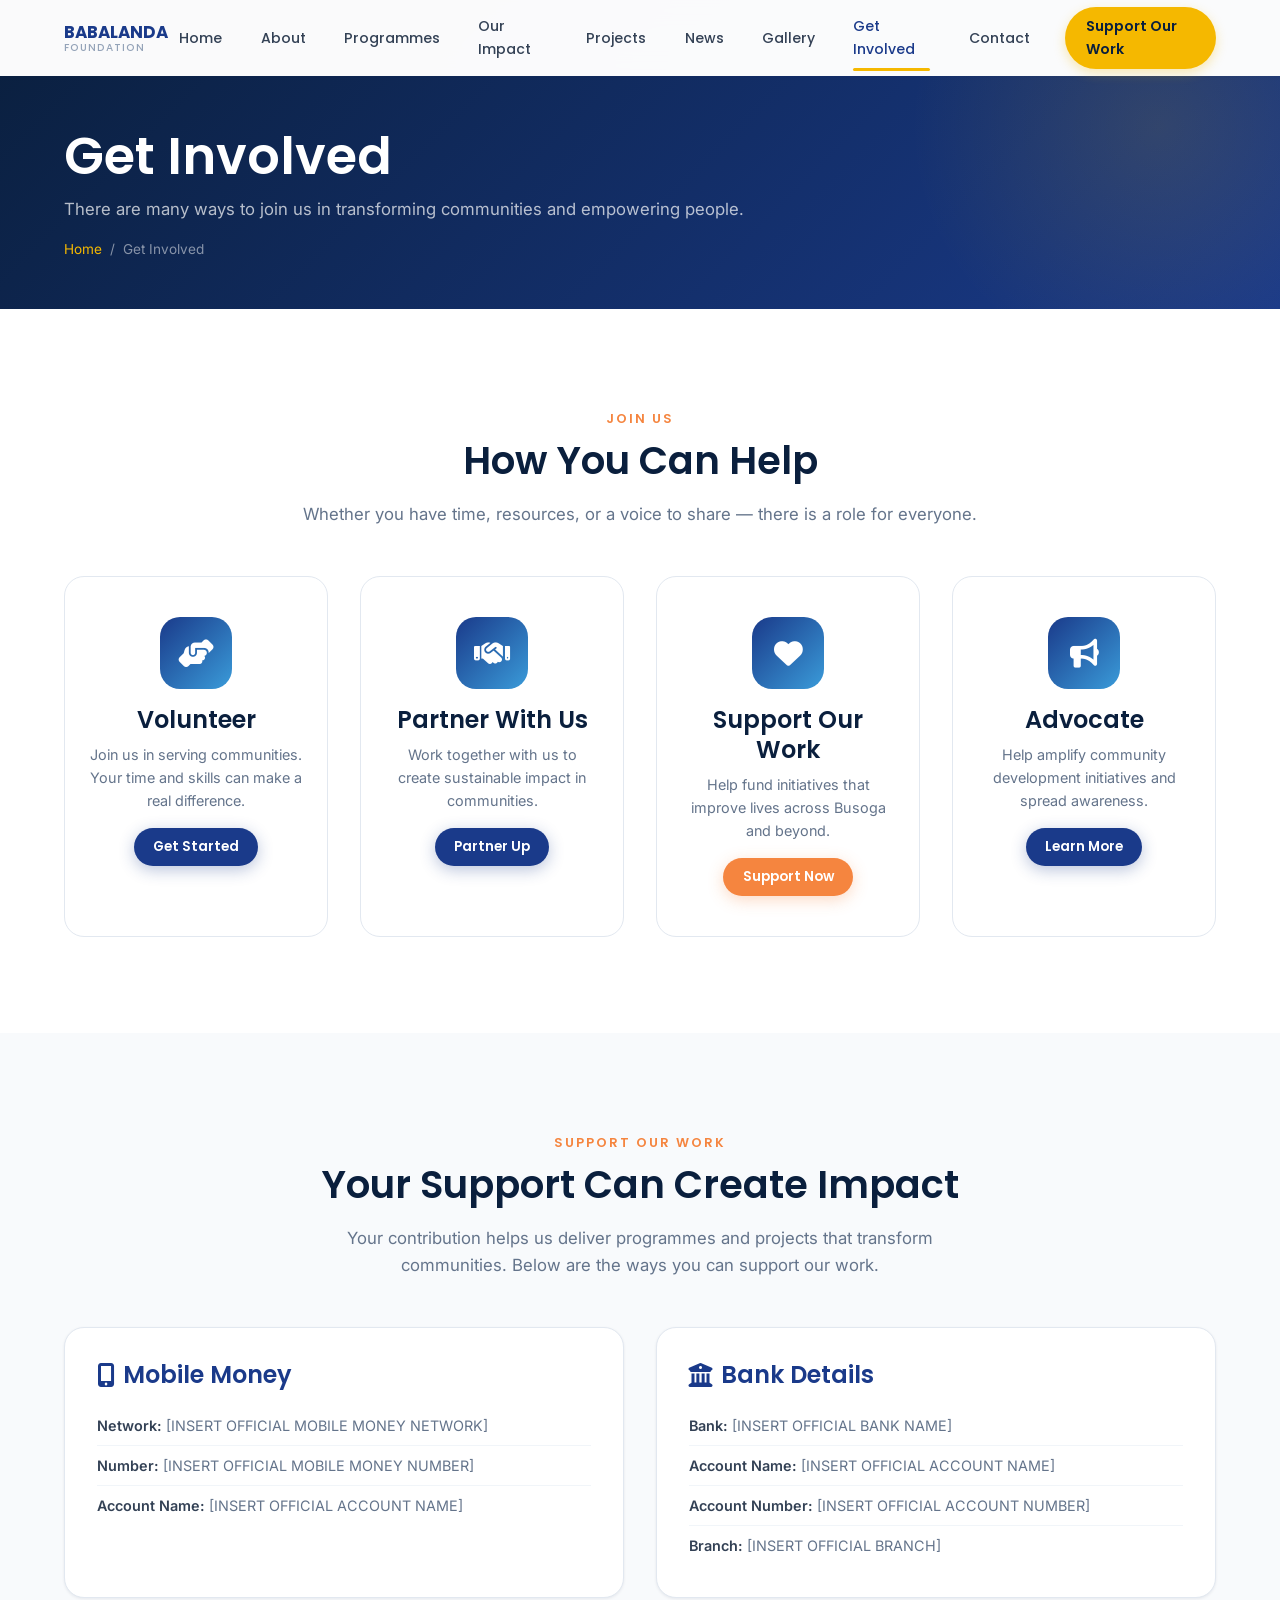
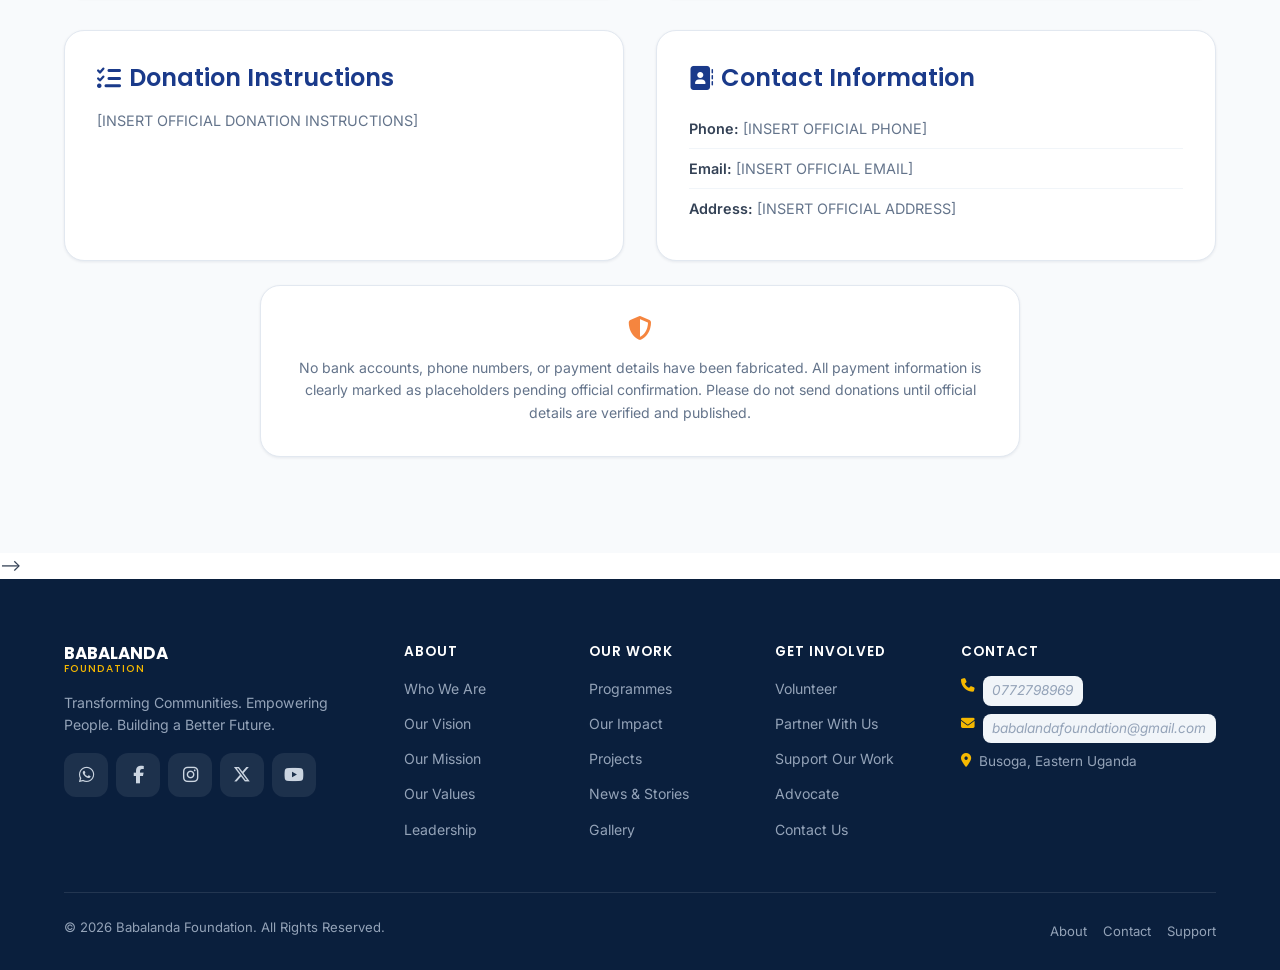
==== commit e94124f4: "Fix comment syntax in get-involved.html" ====
--- a/get-involved.html
+++ b/get-involved.html
@@ -85,7 +85,7 @@
     </div>
   </section>
 
-  <!-- Donate / Support -->
+  <!-- <!-- Donate / Support -->
   <section class="section section--alt" id="donate">
     <div class="container">
       <div class="section-header reveal">
@@ -152,7 +152,7 @@
         <p style="color: var(--gray-500); font-size: 0.88rem;">No bank accounts, phone numbers, or payment details have been fabricated. All payment information is clearly marked as placeholders pending official confirmation. Please do not send donations until official details are verified and published.</p>
       </div>
     </div>
-  </section>
+  </section> -->
 
   <!-- Footer -->
   <footer class="footer">
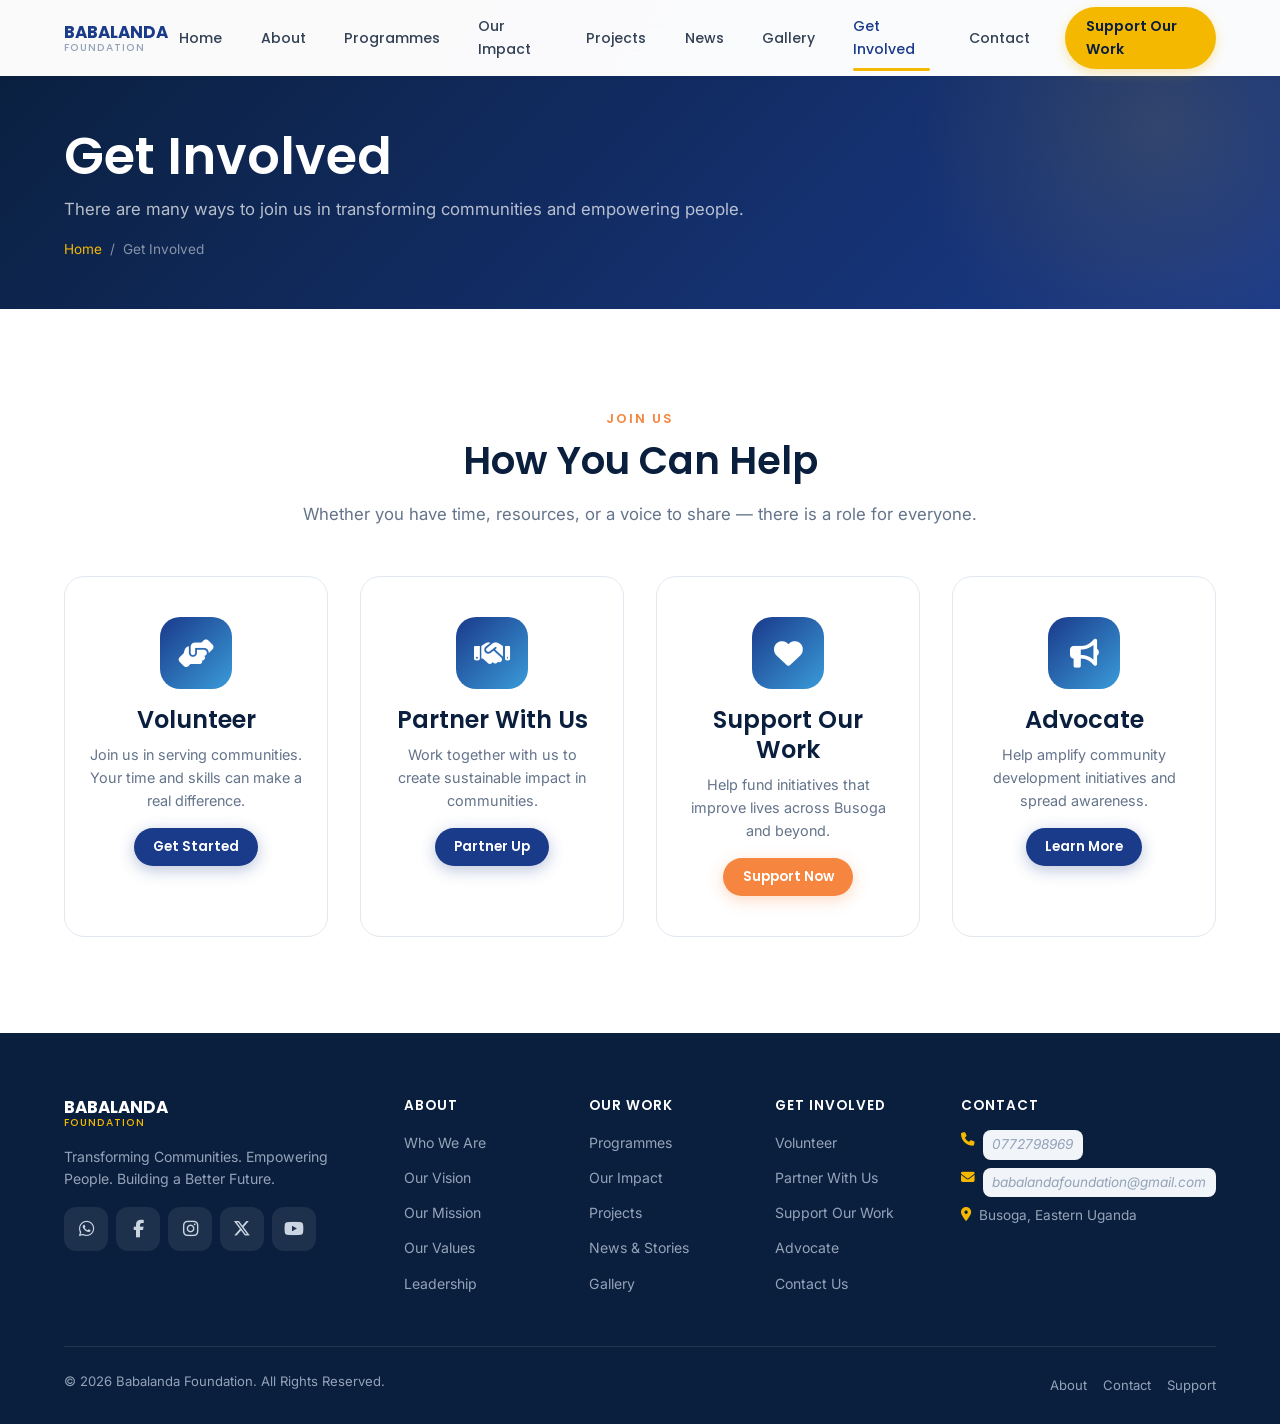
==== commit f6c9e55b: "donation cut" ====
--- a/get-involved.html
+++ b/get-involved.html
@@ -85,74 +85,7 @@
     </div>
   </section>
 
-  <!-- <!-- Donate / Support -->
-  <section class="section section--alt" id="donate">
-    <div class="container">
-      <div class="section-header reveal">
-        <span class="eyebrow">Support Our Work</span>
-        <h2>Your Support Can Create Impact</h2>
-        <p>Your contribution helps us deliver programmes and projects that transform communities. Below are the ways you can support our work.</p>
-      </div>
-
-      <div class="donate-grid">
-        <div class="donate-card reveal">
-          <h3><i class="fas fa-mobile-alt"></i> Mobile Money</h3>
-          <div class="detail-row">
-            <span class="detail-label">Network:</span> <span class="detail-value">[INSERT OFFICIAL MOBILE MONEY NETWORK]</span>
-          </div>
-          <div class="detail-row">
-            <span class="detail-label">Number:</span> <span class="detail-value">[INSERT OFFICIAL MOBILE MONEY NUMBER]</span>
-          </div>
-          <div class="detail-row">
-            <span class="detail-label">Account Name:</span> <span class="detail-value">[INSERT OFFICIAL ACCOUNT NAME]</span>
-          </div>
-          
-        </div>
-
-        <div class="donate-card reveal reveal-delay-1">
-          <h3><i class="fas fa-university"></i> Bank Details</h3>
-          <div class="detail-row">
-            <span class="detail-label">Bank:</span> <span class="detail-value">[INSERT OFFICIAL BANK NAME]</span>
-          </div>
-          <div class="detail-row">
-            <span class="detail-label">Account Name:</span> <span class="detail-value">[INSERT OFFICIAL ACCOUNT NAME]</span>
-          </div>
-          <div class="detail-row">
-            <span class="detail-label">Account Number:</span> <span class="detail-value">[INSERT OFFICIAL ACCOUNT NUMBER]</span>
-          </div>
-          <div class="detail-row">
-            <span class="detail-label">Branch:</span> <span class="detail-value">[INSERT OFFICIAL BRANCH]</span>
-          </div>
-          
-        </div>
-
-        <div class="donate-card reveal">
-          <h3><i class="fas fa-list-check"></i> Donation Instructions</h3>
-          <p style="color: var(--gray-500); font-size: 0.9rem; margin-bottom: 0.5rem;">[INSERT OFFICIAL DONATION INSTRUCTIONS]</p>
   
-        </div>
-
-        <div class="donate-card reveal reveal-delay-1">
-          <h3><i class="fas fa-address-book"></i> Contact Information</h3>
-          <div class="detail-row">
-            <span class="detail-label">Phone:</span> <span class="detail-value">[INSERT OFFICIAL PHONE]</span>
-          </div>
-          <div class="detail-row">
-            <span class="detail-label">Email:</span> <span class="detail-value">[INSERT OFFICIAL EMAIL]</span>
-          </div>
-          <div class="detail-row">
-            <span class="detail-label">Address:</span> <span class="detail-value">[INSERT OFFICIAL ADDRESS]</span>
-          </div>
-          
-        </div>
-      </div>
-
-      <div class="card reveal" style="max-width: 760px; margin: 1.5rem auto 0; padding: 1.5rem; text-align: center;">
-        <div style="font-size: 1.5rem; color: var(--warm-orange); margin-bottom: 0.5rem;"><i class="fas fa-shield-alt"></i></div>
-        <p style="color: var(--gray-500); font-size: 0.88rem;">No bank accounts, phone numbers, or payment details have been fabricated. All payment information is clearly marked as placeholders pending official confirmation. Please do not send donations until official details are verified and published.</p>
-      </div>
-    </div>
-  </section> -->
 
   <!-- Footer -->
   <footer class="footer">
